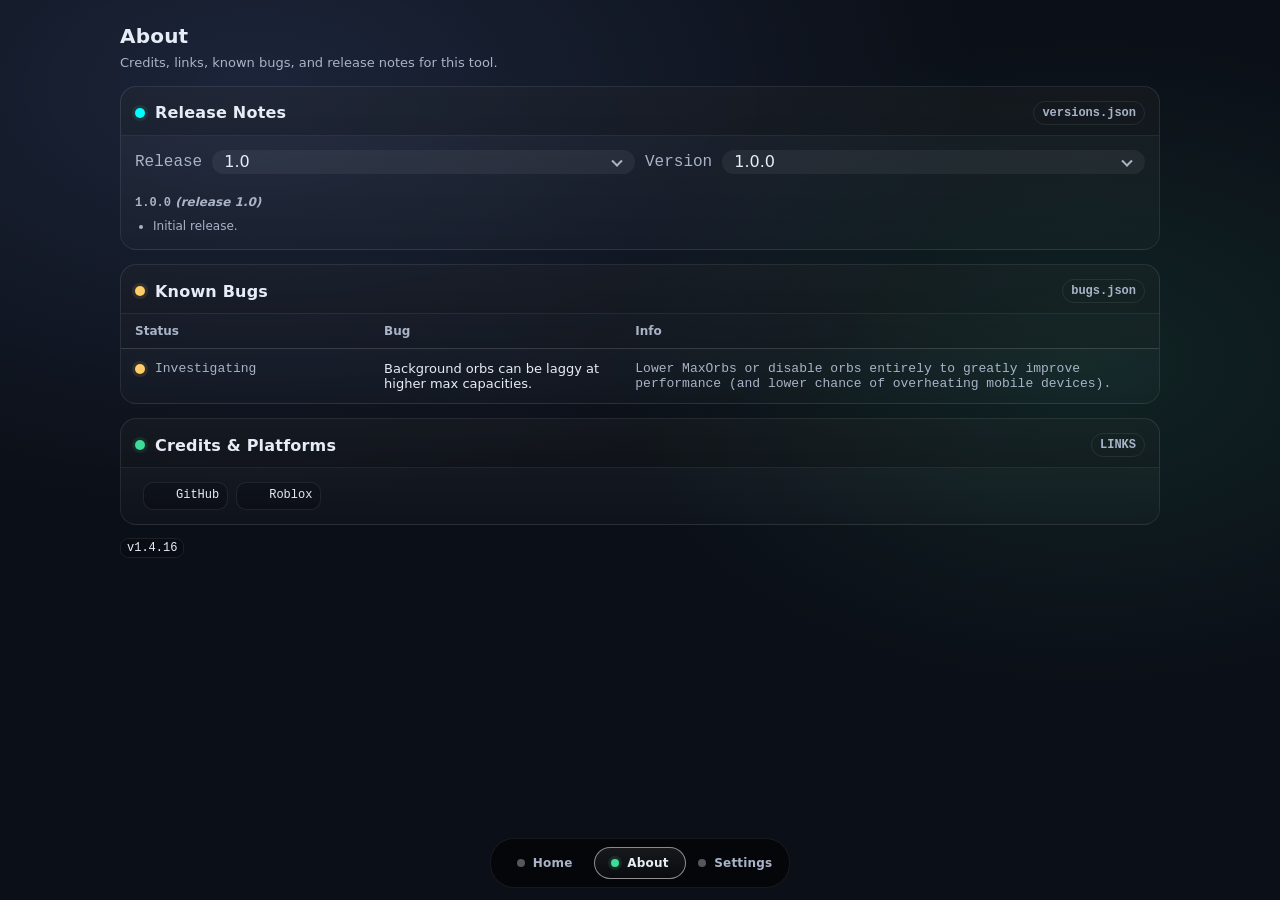
==== pages/about/index.html @ 135ec1c8 "Setup" ====
<!doctype html>
<html lang="en">
	<head>
		<meta charset="utf-8" />
		<meta name="viewport" content="width=device-width,initial-scale=1,viewport-fit=cover" />
		<title>Roblox Friends Since Checker — About</title>
		<link rel="stylesheet" href="../../assets/site.css">
		<link rel="icon" href="../../favicon.ico" sizes="any">
	</head>
	<body>
		<div class="wrap">
			<header>
				<div>
					<h1>About</h1>
					<div class="sub">
						Credits, links, known bugs, and release notes for this tool.
					</div>
				</div>
			</header>
			<div class="grid">
				<section class="card span2">
					<div class="head">
						<div class="title"><span class="statusDot" style="background: rgb(0, 255, 255);"></span>Release Notes</div>
						<div class="tag">versions.json</div>
					</div>
					<div style="padding:14px;">
						<div class="rnControls">
							<div class="muted mono rnLabel">Release</div>
							<div class="selectWrap">
								<select id="majorSelect"></select>
							</div>
							<div class="muted mono rnLabel">Version</div>
							<div class="selectWrap">
								<select id="versionSelect"></select>
							</div>
						</div>
						<div class="footer" style="margin-top:0;" id="releaseNotesBody">
							Loading release notes…
						</div>
					</div>
				</section>
				<section class="card span2">
					<div class="head">
						<div class="title"><span class="statusDot warn"></span>Known Bugs</div>
						<div class="tag">bugs.json</div>
					</div>
					<div class="fadeWrap fadeScroll" id="bugsFade">
						<div class="tableScroll" id="bugsScroll">
							<table>
								<thead>
									<tr>
										<th style="width:24%">Status</th>
										<th>Bug</th>
										<!-- <th style="width:18%">Info</th> -->
										<th>Info</th>
									</tr>
								</thead>
								<tbody id="bugsBody"></tbody>
							</table>
						</div>
					</div>
				</section>
				<section class="card span2">
					<div class="head">
						<div class="title"><span class="statusDot"></span>Credits & Platforms</div>
						<div class="tag">LINKS</div>
					</div>
					<div style="padding:14px;">
						<div class="footer" style="margin-top:0;">
							<span class="platformLinks hScroll fadeScroll" id="platformLinks"></span>
						</div>
					</div>
				</section>
			</div>
			<!-- Footer -->
			<!-- <div class="cornerRefresh">
				<button style="background:rgba(15, 21, 32, 0.98);" id="hardRefreshBtn" type="button" title="Refresh">↻</button>
			</div> -->
			<div class="footer">
				<code class="inline" id="versionCode">v—</code>
			</div>
			<div class="tabsBar">
				<nav class="tabs">
					<a class="tabBtn" data-tab="home" href="../../"><span class="tabDot"></span> Home</a>
					<a class="tabBtn active" data-tab="about" href="./"><span class="tabDot"></span> About</a>
					<a class="tabBtn" data-tab="settings" href="../settings/"><span class="tabDot"></span> Settings</a>
				</nav>
			</div>
		</div>
		<script type="module">
			import {
			  renderPlatformLinks,
			  attachFadeScroll,
			  attachFadeToScroller,
			  autoMarkActiveTab,
			  initAppSettings,
			  startOrbBackgroundFromSettings,
			  hardReload,
			  JSTC_VERSION
			} from "../../assets/site.js";
			
			// ===== Small helpers =====
			function escapeHtml(s){
			  return String(s).replace(/[&<>"']/g, c => ({
			    "&":"&amp;", "<":"&lt;", ">":"&gt;", '"':"&quot;", "'":"&#039;"
			  }[c]));
			}
			
			function isSemverLike(s){
			  return /^\d+(\.\d+){1,3}$/.test(String(s || ""));
			}
			
			function cmpSemverDesc(a, b){
			  // For strings like "1.3.6". Fallback = string compare.
			  if (!isSemverLike(a) || !isSemverLike(b)) return String(b).localeCompare(String(a));
			  const pa = String(a).split(".").map(n => parseInt(n,10));
			  const pb = String(b).split(".").map(n => parseInt(n,10));
			  const len = Math.max(pa.length, pb.length);
			  while (pa.length < len) pa.push(0);
			  while (pb.length < len) pb.push(0);
			  for (let i=0; i<len; i++){
			    if (pa[i] !== pb[i]) return pb[i] - pa[i];
			  }
			  return 0;
			}
			
			function statusLabel(s){
			  const v = String(s || "").toLowerCase();
			  if (v === "fixed") return "Fixed";
			  if (v === "investigating") return "Investigating";
			  if (v === "wontfix") return "Won’t fix";
			  return "Open";
			}
			
			function statusDotClass(s){
			  const v = String(s || "").toLowerCase();
			  if (v === "fixed") return "statusDot";
			  if (v === "investigating") return "statusDot warn";
			  if (v === "wontfix") return "statusDot off";
			  return "statusDot bad";
			}
			
			// ===== Bugs (from /assets/bugs.json) =====
			function renderBugs(list){
			  const body = document.getElementById("bugsBody");
			  body.textContent = "";
			
			  if (!Array.isArray(list) || list.length === 0){
			    const tr = document.createElement("tr");
			    tr.innerHTML = `
			      <td class="mono muted">—</td>
			      <td class="muted">No known bugs listed.</td>
			      <td class="mono muted">—</td>
			    `;
			    body.appendChild(tr);
			    return;
			  }
			
			  for (const item of list){
			    const status = item?.status || "open";
			    const bug = item?.bug || "—";
			    const info = item?.fixedIn ? `Fixed in ${item.fixedIn}` : (item?.note || "—");
			
			    const tr = document.createElement("tr");
			    tr.innerHTML = `
			      <td class="mono">
			        <span style="display:inline-flex;align-items:center;gap:10px;">
			          <span class="${statusDotClass(status)}"></span>
			          <span class="muted">${escapeHtml(statusLabel(status))}</span>
			        </span>
			      </td>
			      <td>${escapeHtml(bug)}</td>
			      <td class="mono muted">${escapeHtml(info)}</td>
			    `;
			    body.appendChild(tr);
			  }
			}
			
			async function loadBugsJson(){
			  const body = document.getElementById("bugsBody");
			  try {
			    const res = await fetch("../../assets/bugs.json", { cache: "no-store" });
			    if (!res.ok) throw new Error(`HTTP ${res.status}`);
			    renderBugs(await res.json());
			  } catch (err) {
			    body.textContent = "";
			    const tr = document.createElement("tr");
			    tr.innerHTML = `
			      <td class="mono muted">—</td>
			      <td class="muted">Failed to load bugs.json (${escapeHtml(err?.message || err)})</td>
			      <td class="mono muted">—</td>
			    `;
			    body.appendChild(tr);
			  }
			}
			
			// ===== Release Notes (filter by major -> version -> notes) =====
			let VERSIONS_DATA = null;
			
			function setSelectOptions(sel, values, selectedValue){
			  sel.textContent = "";
			  for (const v of values){
			    const opt = document.createElement("option");
			    opt.value = v;
			    opt.textContent = v;
			    sel.appendChild(opt);
			  }
			  if (selectedValue && values.includes(selectedValue)){
			    sel.value = selectedValue;
			  } else if (values.length){
			    sel.value = values[0];
			  }
			}
			
			function findMajorForVersion(data, versionStr){
			  for (const major of Object.keys(data || {})){
			    const majorObj = data[major];
			    if (majorObj && typeof majorObj === "object" && Object.prototype.hasOwnProperty.call(majorObj, versionStr)){
			      return major;
			    }
			  }
			  return null;
			}
			
			function renderSelectedReleaseNotes(){
			  const host = document.getElementById("releaseNotesBody");
			  const majorSel = document.getElementById("majorSelect");
			  const verSel = document.getElementById("versionSelect");
			
			  const major = majorSel.value;
			  const ver = verSel.value;
			
			  const majorObj = VERSIONS_DATA?.[major];
			  const msgs = majorObj?.[ver];
			
			  if (!Array.isArray(msgs) || msgs.length === 0){
			    host.innerHTML = `<div class="muted">No notes listed for <span class="mono">${escapeHtml(ver)}</span>.</div>`;
			    return;
			  }
			
			  // Nice header + bullet list
			  const title = `<div style="font-weight:900; margin-bottom:6px;">
			    <span class="mono"><b>${escapeHtml(ver)}</b></span>
			    <span class="muted" style="font-weight:700;"><i>(release ${escapeHtml(major)})</i></span>
			  </div>`;
			
			  const items = msgs.map(m => `<li>${escapeHtml(m)}</li>`).join("");
			  host.innerHTML = `${title}<ul style="margin:6px 0 0 18px; padding:0; color:var(--muted);">${items}</ul>`;
			}
			
			function rebuildVersionSelectForMajor(major, preferredVersion){
			  const verSel = document.getElementById("versionSelect");
			  const majorObj = VERSIONS_DATA?.[major] || {};
			  const versions = Object.keys(majorObj).sort(cmpSemverDesc);
			
			  setSelectOptions(verSel, versions, preferredVersion);
			  renderSelectedReleaseNotes();
			}
			
			function initReleaseNotesUI(data){
			  VERSIONS_DATA = data || {};
			
			  const majorSel = document.getElementById("majorSelect");
			  const verSel = document.getElementById("versionSelect");
			  const host = document.getElementById("releaseNotesBody");
			
			  const majors = Object.keys(VERSIONS_DATA).sort(cmpSemverDesc);
			  if (!majors.length){
			    host.textContent = "No release notes found.";
			    return;
			  }
			
			  // Prefer current app version, if present
			  const preferredMajor = findMajorForVersion(VERSIONS_DATA, JSTC_VERSION) || majors[0];
			  setSelectOptions(majorSel, majors, preferredMajor);
			
			  // Build sub-version list (prefer JSTC_VERSION if it exists in that major)
			  const initialMajor = majorSel.value;
			  const preferVersion = Object.prototype.hasOwnProperty.call(VERSIONS_DATA[initialMajor] || {}, JSTC_VERSION)
			    ? JSTC_VERSION
			    : null;
			
			  rebuildVersionSelectForMajor(initialMajor, preferVersion);
			
			  majorSel.addEventListener("change", () => {
			    rebuildVersionSelectForMajor(majorSel.value, null);
			  });
			
			  verSel.addEventListener("change", () => {
			    renderSelectedReleaseNotes();
			  });
			}
			
			async function loadVersionsJson(){
			  const host = document.getElementById("releaseNotesBody");
			  try {
			    const res = await fetch("../../assets/versions.json", { cache: "no-store" });
			    if (!res.ok) throw new Error(`HTTP ${res.status}`);
			    const data = await res.json();
			    initReleaseNotesUI(data);
			  } catch (err) {
			    host.textContent = `Failed to load release notes. (${err?.message || err})`;
			  }
			}
			
			// ===== Startup =====
			initAppSettings();
			startOrbBackgroundFromSettings({ spawnEveryMs: 1600, sizeMin: 340, sizeMax: 720 });
			
			document.getElementById("versionCode").textContent = `v${JSTC_VERSION}`;
			document.getElementById("hardRefreshBtn")?.addEventListener("click", hardReload);
			
			const platformLinks = [
			  { label: "GitHub", url: "https://github.com/WoahItsJeebus" },
			  { label: "Roblox", url: "https://www.roblox.com/users/3817884/profile" },
			];
			renderPlatformLinks(platformLinks, "platformLinks");
			attachFadeScroll(document.getElementById("platformLinks"));
			
			attachFadeToScroller(
			  document.getElementById("bugsScroll"),
			  document.getElementById("bugsFade")
			);
			
			loadBugsJson();
			loadVersionsJson();
			
			autoMarkActiveTab("about");
		</script>
	</body>
</html>
<!--
	{
		"status": "wontfix",		-- (wontfix || open || investigating || fixed)
		"bug": "",					-- (string) — Description of the bug
		"note": "",					-- (string) — Side notes
		"fixedin": "",				-- (string) — Version number — (fixed status only)
	}
	-->
---- assets/site.css ----
:root{
  --bg:#0b0f17;
  --card:#121a2a;
  --text:#e7edf7;
  --muted:#a9b4c7;
  --border:rgba(255,255,255,.08);
  --good:#3ddc97;
  --warn:#ffcc66;
  --bad:#ff6b6b;
  --mono: ui-monospace, SFMono-Regular, Menlo, Monaco, Consolas, "Liberation Mono", "Courier New", monospace;
  --ui: system-ui, -apple-system, Segoe UI, Roboto, Arial, sans-serif;
}

*{ box-sizing:border-box; }

body{
  margin:0;
  font-family:var(--ui);
  color:var(--text);
  background:
    radial-gradient(1200px 700px at 20% 10%, rgba(122,162,255,.15), transparent 60%),
    radial-gradient(900px 600px at 85% 40%, rgba(61,220,151,.10), transparent 55%),
    var(--bg);
  min-height:100vh;
  display:flex;
  justify-content:center;
  padding:
    calc(24px + env(safe-area-inset-top))
    calc(24px + env(safe-area-inset-right))
    calc(24px + env(safe-area-inset-bottom))
    calc(24px + env(safe-area-inset-left));
}

.wrap{ width:min(1040px, 100%); }

header{
  display:flex;
  flex-wrap:wrap;
  gap:12px 16px;
  align-items:baseline;
  justify-content:space-between;
  margin-bottom:14px;
}

h1{ font-size:20px; margin:0; letter-spacing:.2px; }

.cornerRefresh{
  position: fixed;
  left: 12px;
  bottom: 12px;
  z-index: 9999;
}

@supports (padding: max(0px)) {
  .cornerRefresh{
    left: max(12px, env(safe-area-inset-left));
    bottom: max(12px, env(safe-area-inset-bottom));
  }
}

.sub{
  color:var(--muted);
  font-size:13px;
  margin-top:6px;
  line-height:1.35;
}

.toolbar{
  display:flex;
  gap:10px;
  flex-wrap:wrap;
  align-items:center;
  justify-content:flex-end;
}

.pill{
  font-family:var(--mono);
  font-size:12px;
  color:var(--muted);
  padding:8px 10px;
  border:1px solid var(--border);
  border-radius:999px;
  background:rgba(0,0,0,.15);
  white-space:nowrap;
}

button{
  appearance:none;
  border:1px solid var(--border);
  background:linear-gradient(180deg, rgba(255,255,255,.06), rgba(255,255,255,.02));
  color:var(--text);
  padding:4px 8px;
  border-radius:128px;
  cursor:pointer;
  font-weight:500;
  font-size:14px;
  white-space:nowrap;
}

button:hover{ border-color:rgba(255,255,255,.16); }
button:active{ transform:translateY(1px); }

.grid{
  display:grid;
  grid-template-columns:1fr;
  gap:14px;
}

@media (min-width: 1100px){
  .grid{ grid-template-columns: 1fr 1fr; }
  .card.span2{ grid-column: 1 / -1; }
}

.card{
  border:1px solid var(--border);
  border-radius:16px;
  overflow:hidden;
  background:linear-gradient(180deg, rgba(255,255,255,.05), rgba(255,255,255,.02));
}

.card .head{
  padding:14px 14px 10px 14px;
  display:flex;
  align-items:center;
  justify-content:space-between;
  gap:10px;
  border-bottom:1px solid var(--border);
  background: rgba(0,0,0,.18);
}

.card .title{
  font-weight:800;
  letter-spacing:.2px;
  display:flex;
  align-items:center;
  gap:10px;
}

.tag{
  font-size:12px;
  font-weight:800;
  padding:4px 8px;
  border-radius:999px;
  border:1px solid var(--border);
  color:var(--muted);
  font-family:var(--mono);
  white-space:nowrap;
}

table{ width:100%; border-collapse:collapse; }

thead th{
  text-align:left;
  font-size:12px;
  color:var(--muted);
  font-weight:700;
  padding:10px 14px;
  border-bottom:1px solid var(--border);
  background: rgba(0,0,0,.10);
  white-space:nowrap;
}

tbody td{
  padding:12px 14px;
  border-bottom:1px solid rgba(255,255,255,.05);
  vertical-align:top;
  font-size:13px;
}

tbody tr:last-child td{ border-bottom:none; }

.mono{ font-family:var(--mono); }
.muted{ color:var(--muted); }
.right{ text-align:right; }

.statusDot{
  width:10px;
  height:10px;
  border-radius:50%;
  background:var(--good);
  box-shadow:0 0 0 3px rgba(61,220,151,.10);
  flex:0 0 auto;
}

.statusDot.warn{
  background:var(--warn);
  box-shadow:0 0 0 3px rgba(255,204,102,.10);
}

.statusDot.bad{
  background:var(--bad);
  box-shadow:0 0 0 3px rgba(255,107,107,.12);
}

.statusDot.off{
  background: rgba(231,237,247,.22);
  box-shadow: 0 0 0 3px rgba(231,237,247,.08);
}

tr.ended td{
  opacity: .65;
}

.footer{
  margin-top:14px;
  color:var(--muted);
  font-size:12px;
  line-height:1.45;
}

code.inline{
  font-family:var(--mono);
  font-size:12px;
  padding:2px 6px;
  border-radius:8px;
  border:1px solid var(--border);
  background:rgba(0,0,0,.18);
  color:var(--text);
  white-space:nowrap;
}

/* Inline hyperlink pill */
a.inlineLink{
  font-family: var(--mono);
  font-size: 12px;
  padding: 2px 6px;
  border-radius: 8px;
  border: 1px solid var(--border);
  background: rgba(0,0,0,.18);
  color: var(--text);
  text-decoration: none;
  display: inline-block;
  white-space:nowrap;
}

a.inlineLink:hover{
  border-color: rgba(255,255,255,.16);
  text-decoration: underline;
}

a.inlineLink:active{
  transform: translateY(1px);
}

/* Platform pills */
.platformLinks{
  display:flex;
  flex-wrap:wrap;
  gap:8px;
  margin-left:8px;
  align-items:center;
}

a.platformLink{
  font-family: var(--mono);
  font-size: 12px;
  padding: 4px 8px;
  border-radius: 10px;
  border: 1px solid var(--border);
  background: rgba(0,0,0,.18);
  color: var(--text);
  text-decoration: none;
  display: inline-flex;
  align-items: center;
  gap: 8px;
  white-space:nowrap;
  flex: 0 0 auto;
}

a.platformLink:hover{
  border-color: rgba(255,255,255,.16);
  text-decoration: underline;
}

a.platformLink:active{
  transform: translateY(1px);
}

.platformIcon{
  width: 16px;
  height: 16px;
  border-radius: 4px;
  flex: 0 0 auto;
  image-rendering: auto;
}

/* ============================================================
   Horizontal scroll + conditional fade edges
   ============================================================ */

.hScroll{
  overflow-x:auto;
  -webkit-overflow-scrolling: touch;
  position: relative;
}

/* Table wrapper */
.tableScroll{
  overflow-x:auto;
  -webkit-overflow-scrolling: touch;
  position: relative;
}

.tableScroll table{
  min-width: 480px;
}

/* Fades: only visible when .isScrollable is present.
   Left fade hidden when atStart, right fade hidden when atEnd. */
.fadeScroll::before,
.fadeScroll::after{
  content:"";
  position:absolute;
  top:0;
  bottom:0;
  width:26px;
  pointer-events:none;
  opacity:0;
  transition: opacity 160ms ease;
}

.fadeScroll::before{
  left:0;
  background: linear-gradient(90deg, rgba(11,15,23,.98), rgba(11,15,23,0));
}

.fadeScroll::after{
  right:0;
  background: linear-gradient(270deg, rgba(11,15,23,.98), rgba(11,15,23,0));
}

.fadeScroll.isScrollable::before,
.fadeScroll.isScrollable::after{
  opacity:1;
}

.fadeScroll.isScrollable.atStart::before{ opacity:0; }
.fadeScroll.isScrollable.atEnd::after{ opacity:0; }

/* Inner scroller stays purely a scroller */
.fadeWrap > .tableScroll,
.fadeWrap > .hScroll{
  position: relative;
}

/* Fades must live on a NON-scrolling wrapper */
.fadeWrap{
  position: relative;
}

/* Fades */
.fadeWrap.fadeScroll::before,
.fadeWrap.fadeScroll::after{
  content:"";
  position:absolute;
  top:0;
  bottom:0;
  width:26px;
  pointer-events:none;
  opacity:0;
  transition: opacity 160ms ease;
  z-index: 3;
}

.fadeWrap.fadeScroll::before{
  left:0;
  background: linear-gradient(90deg, rgba(11,15,23,.98), rgba(11,15,23,0));
}

.fadeWrap.fadeScroll::after{
  right:0;
  background: linear-gradient(270deg, rgba(11,15,23,.98), rgba(11,15,23,0));
}

/* Only show when overflow exists */
.fadeWrap.fadeScroll.isScrollable::before,
.fadeWrap.fadeScroll.isScrollable::after{
  opacity:1;
}

.fadeWrap.fadeScroll.isScrollable.atStart::before{ opacity:0; }
.fadeWrap.fadeScroll.isScrollable.atEnd::after{ opacity:0; }

/* Mobile: prefer swipe-scroll instead of wrapping for toolbar + platform row */
@media (max-width: 560px){
  .toolbar{
    flex-wrap: nowrap;
    justify-content:flex-start;
  }
  .platformLinks{
    flex-wrap: nowrap;
  }
  body{
    padding:
      calc(16px + env(safe-area-inset-top))
      calc(16px + env(safe-area-inset-right))
      calc(16px + env(safe-area-inset-bottom))
      calc(16px + env(safe-area-inset-left));
  }
}

/* Themed scrollbars
/* WebKit: Chrome/Safari/Edge */

.tableScroll::-webkit-scrollbar,
.hScroll::-webkit-scrollbar{
  height: 10px;
}

.tableScroll::-webkit-scrollbar-track,
.hScroll::-webkit-scrollbar-track{
  background: transparent;
}

.tableScroll::-webkit-scrollbar-thumb,
.hScroll::-webkit-scrollbar-thumb{
  background: rgba(231,237,247,.18);
  border-radius: 999px;
  border: 3px solid transparent;
  background-clip: content-box;
}

.tableScroll::-webkit-scrollbar-thumb:hover,
.hScroll::-webkit-scrollbar-thumb:hover{
  background: rgba(231,237,247,.28);
  border: 3px solid transparent;
  background-clip: content-box;
}

/* Firefox */
.tableScroll, .hScroll{
  scrollbar-color: rgba(231,237,247,.22) transparent;
  scrollbar-width: thin;
}

/* ===== Bottom Tabs ===== */
.tabsBar{
	position: fixed;
	left: 0;
	right: 0;
	bottom: 12px;

	display: flex;
	justify-content: center;

	z-index: 9999;

	/* allow clicks only on the pill, not the whole bar strip */
	pointer-events: none;

	margin-top: 0;
	border-top: 0;
	
	padding-top: 0;
	padding-bottom: 0;
	padding-right: 12px;
	padding-left: 12px;
}

/* child selector */
.tabsBar .tabs{
	pointer-events: auto;
	display: flex;
	align-items: center;
	justify-content: center;
	
	/* single row */
	flex-wrap: nowrap;

	gap: 4px;
	padding: 8px;

	border: 1px solid var(--border);
	border-radius: 24px;
	background: rgba(0,0,0,.58);
	transition: background-color 400ms ease, border-color 400ms ease;

	/* keep inside screen bounds */
	width: min(560px, calc(100vw - 24px));
	overflow: hidden;
}

@supports (padding: max(0px)) {
  .tabsBar{
    bottom: max(12px, env(safe-area-inset-bottom));
  }
  .tabsBar .tabs{
    /* respect left/right safe areas too */
    width: min(
      300px,
      calc(100vw - 24px - env(safe-area-inset-left) - env(safe-area-inset-right))
    );
  }
}

.tabBtn{
	position: relative;
	appearance: none;
	border: 1px solid transparent;
	background: transparent;
	color: var(--muted);
	text-decoration: none;

	padding: 8px 12px;
	border-radius: 24px;
	cursor: pointer;

	font-weight: 800;
	font-size: 12px;
	letter-spacing: .2px;

	display: flex;
	align-items: center;
	gap: 8px;
	
	/* squeeze evenly across the row */
	flex: 1 1 0;
	min-width: 0;
	justify-content: center;

	/* never wrap vertically */
	white-space: nowrap;
	overflow: hidden;
	text-overflow: ellipsis;

	transition: background-color 300ms ease, border-color 300ms ease, color 300ms ease;
}

.tabBtn:hover{
  border-color: rgba(255,255,255,.42);
  color: var(--text);
}

.tabBtn.active{
	border: 1px solid rgba(255,255,255,.52);
	background: linear-gradient(180deg, rgba(255,255,255,.08), rgba(255,255,255,.02));
	color: var(--text);
}

.tabBtn.active:hover{
  border-color: rgba(255,255,255,.52);
  color: var(--text);
}

.tabDot{
  width:  8px;
  height: 8px;
  border-radius: 999px;
  aspect-ratio: 1 / 1;
  background: rgba(231,237,247,.35);
  flex-shrink: 0;
  flex: 0 0 8px;
}

.tabText{
  min-width: 0;
  overflow: hidden;
  text-overflow: ellipsis;
  white-space: nowrap;
}

.tabBtn.active .tabDot{
  background: var(--good);
  box-shadow: 0 0 0 3px rgba(61,220,151,.12);
}

.tabsBar .tabs:hover{
  background: rgba(0,0,0,.88);
}

@media (hover: none){
  .tabsBar .tabs:active{
    background: rgba(0,0,0,.88);
  }
}

/* Page containers */
.page{
  display:none;
}
.page.active{
  display:block;
}

/* ============================================================
   Orb background layer (required for startOrbBackground())
   ============================================================ */

.bgOrbs{
  position: fixed;
  inset: 0;
  overflow: hidden;
  pointer-events: none;
  z-index: 0;
}

:root{
  --tabsDockPad: 120px; /* fallback if JS doesn't run */
}

.wrap{
  position: relative;
  z-index: 1;
  padding-bottom: calc(var(--tabsDockPad) + env(safe-area-inset-bottom));
}

/* Orb container now holds 2 inner layers that crossfade (morph),
   instead of creating/removing many .bgOrb nodes (layering). */
.bgOrb{
  position: absolute;
  left: 50%;
  top: 50%;
  width: 420px;
  height: 420px;
  border-radius: 999px;

  filter: blur(24px);
  opacity: 0;
  mix-blend-mode: screen;

  transform: translate3d(0,0,0);
  will-change: left, top, width, height, transform, opacity, filter;
}

.bgOrbLayer{
  position: absolute;
  inset: 0;
  border-radius: 999px;

  background: radial-gradient(
    circle,
    rgba(var(--rgb), var(--a)) 0%,
    rgba(var(--rgb), 0) 70%
  );

  opacity: 0;
  will-change: opacity;
}

@keyframes orbLife{
  0%{
    opacity: 0;
    transform: translate3d(0,0,0) scale(0.6);
  }
  18%{
    opacity: 0.85;
    transform: translate3d(calc(var(--dx) * 0.25), calc(var(--dy) * 0.25), 0) scale(1.06);
  }
  70%{
    opacity: 0.72;
    transform: translate3d(calc(var(--dx) * 0.85), calc(var(--dy) * 0.85), 0) scale(1.12);
  }
  100%{
    opacity: 0;
    transform: translate3d(var(--dx), var(--dy), 0) scale(0.72);
  }
}

/* Settings “hard off” helpers (driven by JS) */
:root.reduceMotion .bgOrbs,
:root.orbsOff .bgOrbs{
  display:none;
}

/* ============================================================
   Settings page form styles
   ============================================================ */

.form{
  padding: 14px;
  display: grid;
  gap: 12px;
}

.field{
  display: grid;
  gap: 6px;
}

.label{
  font-size: 12px;
  font-weight: 800;
  letter-spacing: .2px;
  color: var(--muted);
}

.help{
  font-size: 12px;
  color: var(--muted);
  line-height: 1.35;
}

.controlRow{
  display:flex;
  align-items:center;
  gap:10px;
  flex-wrap:wrap;
}

/* Slider contrast + theme */
.sliderControl input[type="range"]{
  width: min(420px, 100%);
  accent-color: rgb(59, 108, 182);           /* modern browsers */
  height: 28px;                        /* gives thumb room */
  background: transparent;
}

/* WebKit (Safari/iOS/Chrome/Edge) */
.sliderControl input[type="range"]::-webkit-slider-runnable-track{
  height: 8px;
  border-radius: 999px;
  background: rgba(231,237,247,.18);
  border: 1px solid rgba(255,255,255,.10);
}

.sliderControl input[type="range"]::-webkit-slider-thumb{
  -webkit-appearance: none;
  appearance: none;
  width: 18px;
  height: 18px;
  border-radius: 999px;

  background: var(--text);
  border: 1px solid rgba(255,255,255,.18);

  /* “glow” to pop off dark bg */
  box-shadow:
    0 0 0 4px rgba(52, 60, 70, 0.18),
    0 6px 18px rgba(0,0,0,.45);

  margin-top: -6px; /* centers thumb on 8px track */
}

.sliderControl input[type="range"]:hover::-webkit-slider-thumb{
  box-shadow:
    0 0 0 5px rgba(96, 123, 158, 0.199),
    0 8px 22px rgba(0,0,0,.55);
}

.sliderControl input[type="range"]:focus{
  outline: none;
}

.sliderControl input[type="range"]:focus-visible::-webkit-slider-thumb{
  box-shadow:
    0 0 0 6px rgba(61, 143, 220, 0.28),
    0 8px 22px rgba(0,0,0,.55);
}

/* Firefox */
.sliderControl input[type="range"]::-moz-range-track{
  height: 8px;
  border-radius: 999px;
  background: rgba(231,237,247,.18);
  border: 1px solid rgba(255,255,255,.10);
}

.sliderControl input[type="range"]::-moz-range-thumb{
  width: 18px;
  height: 18px;
  border-radius: 999px;
  background: var(--text);
  border: 1px solid rgba(255,255,255,.18);
  box-shadow:
    0 0 0 4px rgba(52, 60, 70, 0.18),
    0 6px 18px rgba(0,0,0,.45);
}

input[type="text"],
input[type="number"],
select,
textarea{
  width: 100%;
  color: var(--text);
  background: rgba(0,0,0,.18);
  border: 1px solid var(--border);
  border-radius: 10px;
  padding: 10px 10px;
  font-family: var(--mono);
  font-size: 12px;
  outline: none;
}

textarea{
  min-height: 120px;
  resize: vertical;
}

input[type="text"]:focus,
input[type="number"]:focus,
select:focus,
textarea:focus{
  border-color: rgba(255,255,255,.18);
}

input[type="color"]{
  width: 46px;
  height: 34px;
  border: 1px solid var(--border);
  border-radius: 10px;
  background: transparent;
  padding: 0;
}

input[type="range"]{
  width: min(420px, 100%);
}

.switch{
  display:flex;
  align-items:center;
  gap:10px;
  user-select:none;
}

.switch input{
  transform: scale(1.15);
}

.smallBtn{
  padding: 8px 10px;
  font-size: 12px;
  border-radius: 10px;
}

.okPill{
  font-family: var(--mono);
  font-size: 12px;
  padding: 6px 10px;
  border-radius: 999px;
  border: 1px solid var(--border);
  background: rgba(0,0,0,.18);
  color: var(--muted);
}

/* =========================================
   Themed <select> controls (Release Notes)
   ========================================= */

.rnControls{
	display:flex;
	gap:10px;
	flex-wrap:wrap;
	align-items:center;
	margin-bottom:20px;
}

.rnLabel{
  	min-width:40px;
}

.selectWrap{
	position:relative;
	flex:1;
	min-width:80px;
	opacity:1;
}

.selectWrap::after{
	content:"";
	position:absolute;
	right:14px;
	top:50%;
	width:6px;
	height:6px;
	transform: translateY(-60%) rotate(45deg);
	border-right:2px solid var(--muted);
	border-bottom:2px solid var(--muted);
	pointer-events:none;
	opacity:1;
}

.selectWrap select{
	width:100%;
	padding:2px 40px 2px 12px;
	border-radius:14px;
	border:1px solid var(--stroke);
	background: rgba(255,255,255,.06);
	color: var(--text);
	font: inherit;
	outline: none;
	height: 24px;

	-webkit-appearance:none;
	appearance:none;
}

.selectWrap select:hover{
  	border-color: rgba(255,255,255,.22);
}

.selectWrap select:focus{
	border-color: rgba(255,255,255,.28);
	box-shadow: 0 0 0 3px rgba(255,255,255,.10);
}

.selectWrap select:disabled{
	opacity:.55;
	cursor:not-allowed;
}

.selectWrap option{
	background: #0b1020;
	color: #e9ecff;
}
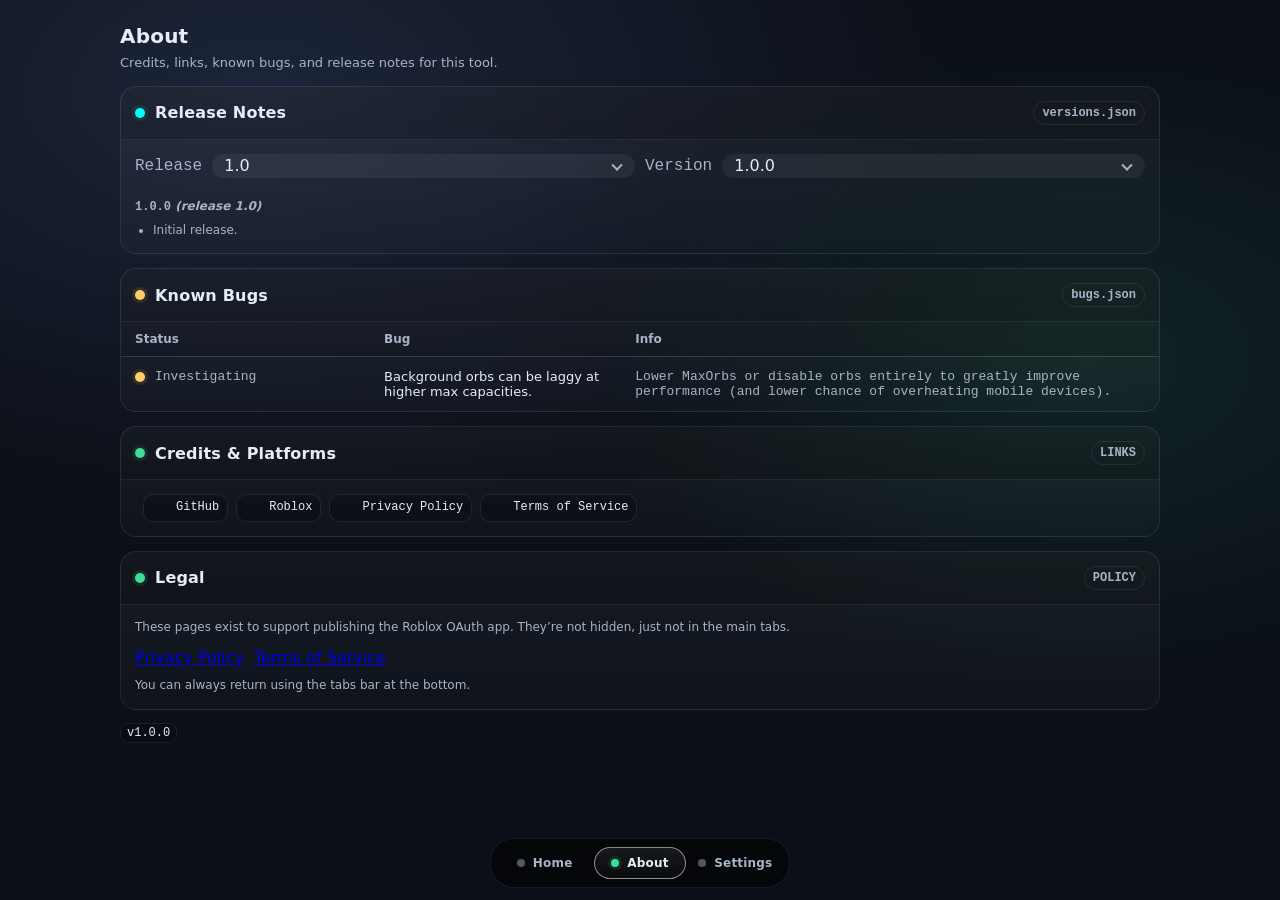
==== commit 16f8102a: "Updated about page to include privacy policy & TOS" ====
--- a/pages/about/index.html
+++ b/pages/about/index.html
@@ -39,6 +39,7 @@
 						</div>
 					</div>
 				</section>
+
 				<section class="card span2">
 					<div class="head">
 						<div class="title"><span class="statusDot warn"></span>Known Bugs</div>
@@ -51,7 +52,6 @@
 									<tr>
 										<th style="width:24%">Status</th>
 										<th>Bug</th>
-										<!-- <th style="width:18%">Info</th> -->
 										<th>Info</th>
 									</tr>
 								</thead>
@@ -60,6 +60,7 @@
 						</div>
 					</div>
 				</section>
+
 				<section class="card span2">
 					<div class="head">
 						<div class="title"><span class="statusDot"></span>Credits & Platforms</div>
@@ -71,14 +72,34 @@
 						</div>
 					</div>
 				</section>
+
+				<!-- NEW: Legal -->
+				<section class="card span2">
+					<div class="head">
+						<div class="title"><span class="statusDot"></span>Legal</div>
+						<div class="tag">POLICY</div>
+					</div>
+					<div style="padding:14px;">
+						<div class="footer" style="margin-top:0;">
+							These pages exist to support publishing the Roblox OAuth app. They’re not hidden, just not in the main tabs.
+						</div>
+
+						<div class="toolbar" style="justify-content:flex-start; margin-top:12px; gap:10px; flex-wrap:wrap;">
+							<a class="btn" href="../privacypolicy/">Privacy Policy</a>
+							<a class="btn" href="../tos/">Terms of Service</a>
+						</div>
+
+						<div class="footer" style="margin-top:10px;">
+							You can always return using the tabs bar at the bottom.
+						</div>
+					</div>
+				</section>
 			</div>
-			<!-- Footer -->
-			<!-- <div class="cornerRefresh">
-				<button style="background:rgba(15, 21, 32, 0.98);" id="hardRefreshBtn" type="button" title="Refresh">↻</button>
-			</div> -->
+
 			<div class="footer">
 				<code class="inline" id="versionCode">v—</code>
 			</div>
+
 			<div class="tabsBar">
 				<nav class="tabs">
 					<a class="tabBtn" data-tab="home" href="../../"><span class="tabDot"></span> Home</a>
@@ -87,6 +108,7 @@
 				</nav>
 			</div>
 		</div>
+
 		<script type="module">
 			import {
 			  renderPlatformLinks,
@@ -313,6 +335,10 @@
 			const platformLinks = [
 			  { label: "GitHub", url: "https://github.com/WoahItsJeebus" },
 			  { label: "Roblox", url: "https://www.roblox.com/users/3817884/profile" },
+
+			  // Optional: also include legal links in the scrolling link row
+			  { label: "Privacy Policy", url: "../privacypolicy/" },
+			  { label: "Terms of Service", url: "../tos/" },
 			];
 			renderPlatformLinks(platformLinks, "platformLinks");
 			attachFadeScroll(document.getElementById("platformLinks"));
@@ -334,6 +360,6 @@
 		"status": "wontfix",		-- (wontfix || open || investigating || fixed)
 		"bug": "",					-- (string) — Description of the bug
 		"note": "",					-- (string) — Side notes
-		"fixedin": "",				-- (string) — Version number — (fixed status only)
+		"fixedIn": "",				-- (string) — Version number — (fixed status only)
 	}
-	-->+-->
--- a/assets/site.css
+++ b/assets/site.css
@@ -112,14 +112,14 @@
 }
 
 .card{
-  border:1px solid var(--border);
-  border-radius:16px;
-  overflow:hidden;
-  background:linear-gradient(180deg, rgba(255,255,255,.05), rgba(255,255,255,.02));
+	border:1px solid var(--border);
+	border-radius:16px;
+	overflow:hidden;
+	background:linear-gradient(180deg, rgba(255,255,255,.05), rgba(255,255,255,.02));
 }
 
 .card .head{
-  padding:14px 14px 10px 14px;
+  padding:14px 14px 14px 14px;
   display:flex;
   align-items:center;
   justify-content:space-between;
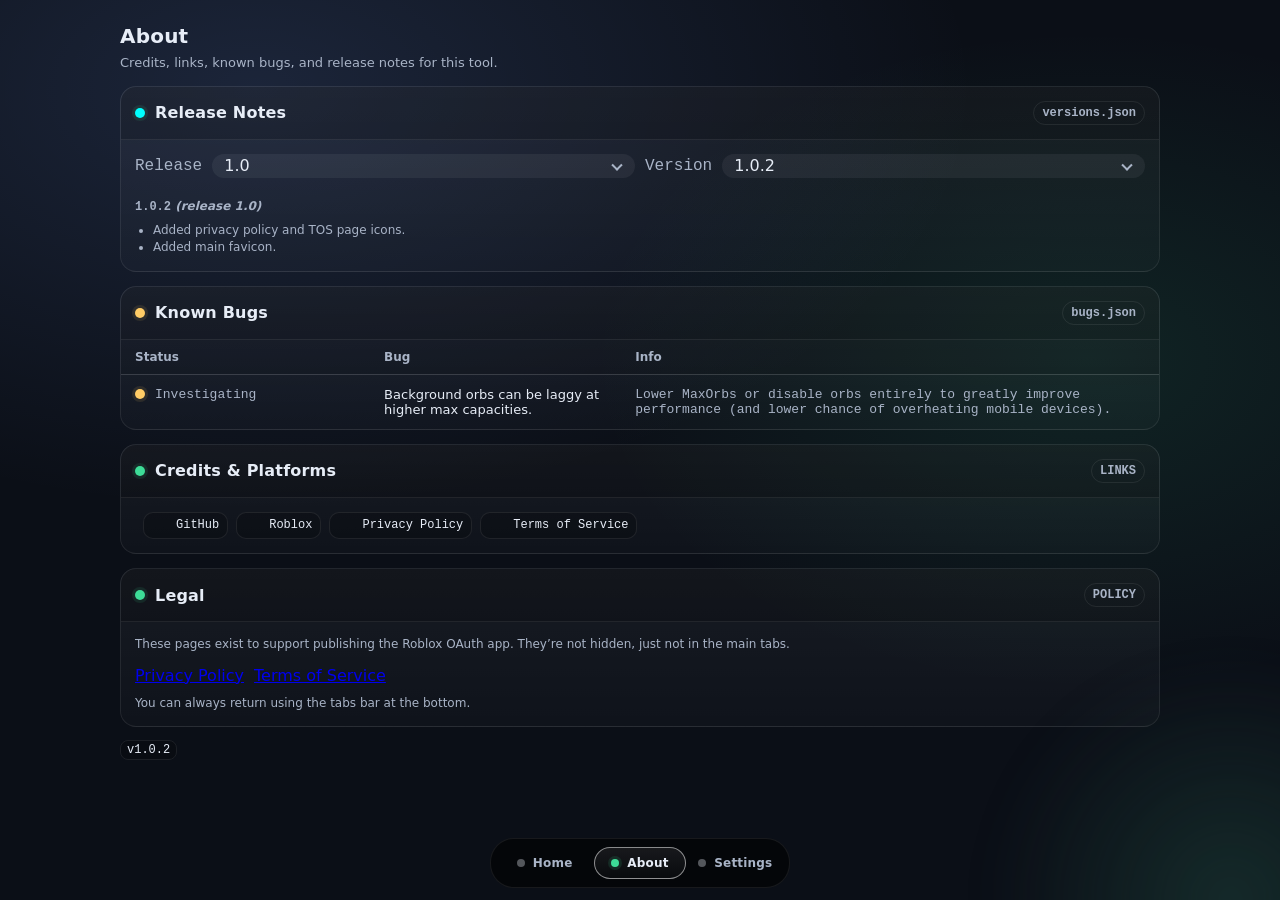
==== commit 93c9e761: "added icons" ====
--- a/pages/about/index.html
+++ b/pages/about/index.html
@@ -336,10 +336,10 @@
 			  { label: "GitHub", url: "https://github.com/WoahItsJeebus" },
 			  { label: "Roblox", url: "https://www.roblox.com/users/3817884/profile" },
 
-			  // Optional: also include legal links in the scrolling link row
 			  { label: "Privacy Policy", url: "../privacypolicy/" },
 			  { label: "Terms of Service", url: "../tos/" },
 			];
+			
 			renderPlatformLinks(platformLinks, "platformLinks");
 			attachFadeScroll(document.getElementById("platformLinks"));
 			
--- a/assets/site.css
+++ b/assets/site.css
@@ -111,6 +111,26 @@
   .card.span2{ grid-column: 1 / -1; }
 }
 
+.btn{
+  display:inline-flex;
+  align-items:center;
+  gap:10px;
+}
+
+.btnIcon{
+  width:18px;
+  height:18px;
+  opacity:.9;
+  flex:0 0 auto;
+  background-size:contain;
+  background-repeat:no-repeat;
+  background-position:center;
+  transform: translateY(-.5px);
+}
+
+.bgLock{ background-image:url("https://cdn-icons-png.freepik.com/512/8336/8336773.png"); }
+.bgFile{ background-image:url("https://cdn-icons-png.freepik.com/512/8336/8336773.png"); }
+
 .card{
 	border:1px solid var(--border);
 	border-radius:16px;
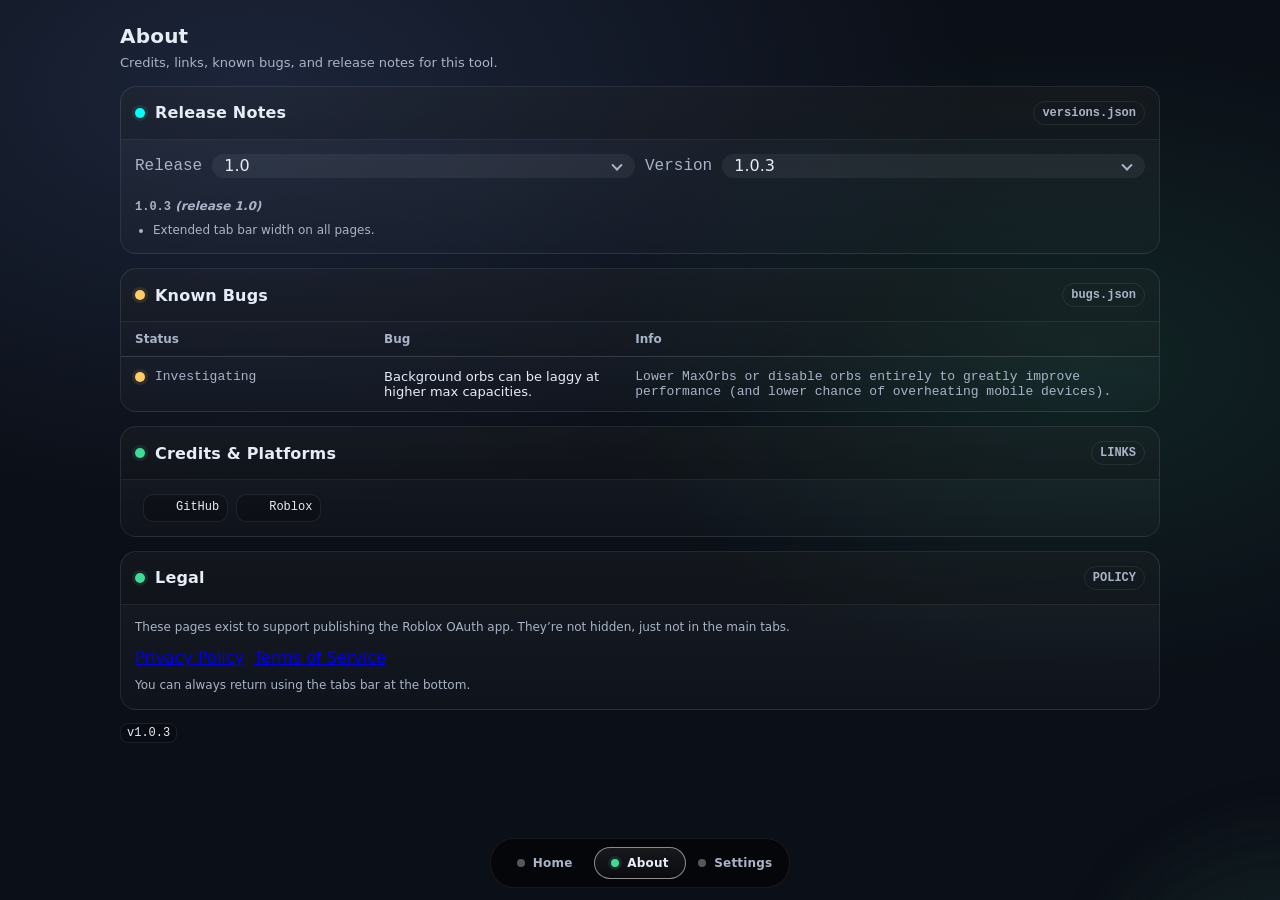
==== commit 077bf8c5: "Extended tablist width, tos and privpolicy pages no longer set "Home" tab as active tab." ====
--- a/pages/about/index.html
+++ b/pages/about/index.html
@@ -100,7 +100,7 @@
 				<code class="inline" id="versionCode">v—</code>
 			</div>
 
-			<div class="tabsBar">
+			<div class="tabsBar" style="width: 100%;">
 				<nav class="tabs">
 					<a class="tabBtn" data-tab="home" href="../../"><span class="tabDot"></span> Home</a>
 					<a class="tabBtn active" data-tab="about" href="./"><span class="tabDot"></span> About</a>
@@ -336,8 +336,8 @@
 			  { label: "GitHub", url: "https://github.com/WoahItsJeebus" },
 			  { label: "Roblox", url: "https://www.roblox.com/users/3817884/profile" },
 
-			  { label: "Privacy Policy", url: "../privacypolicy/" },
-			  { label: "Terms of Service", url: "../tos/" },
+			//   { label: "Privacy Policy", url: "../privacypolicy/" },
+			//   { label: "Terms of Service", url: "../tos/" },
 			];
 			
 			renderPlatformLinks(platformLinks, "platformLinks");
